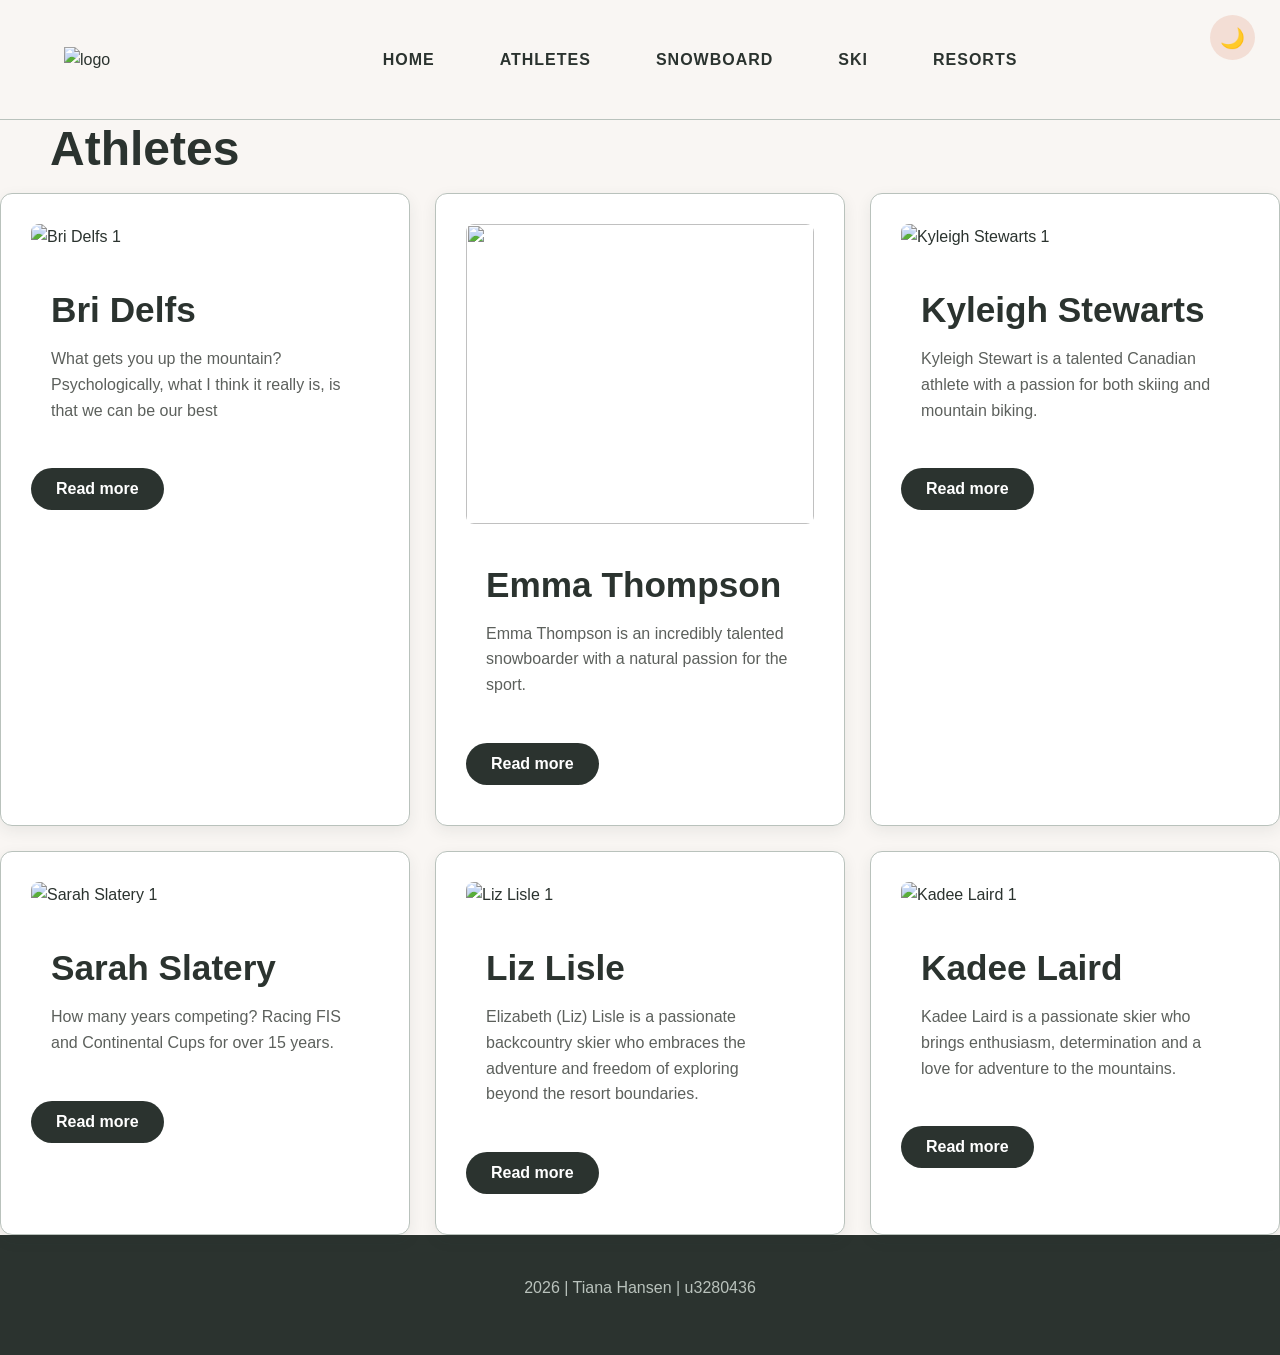
==== athletes.html @ 1b927ed5 "Add files via upload" ====
<!DOCTYPE html>
<html lang="en">
<head>
    <meta charset="UTF-8">
    <meta name="viewport" content="width=device-width, initial-scale=1.0">
    <title>Women in Snow Sports</title>
    <link rel="stylesheet" href="athletes.css">
</head>

<body>
    <header>
        <a href="home.html">
            <img src="Images/Logo.jpg" alt="logo">
        </a>

        <nav>
            <a href="home.html">Home</a>
            <a href="athletes.html">Athletes</a>
            <a href="snowboard.html">Snowboard</a>
            <a href="ski.html">Ski</a>
            <a href="resort.html">Resorts</a>
        </nav>
        
        <div class="theme-toggle">
            <button id="themeButton" aria-label="Toggle day and night mode">
                🌙
            </button>
        </div>
    </header>

    <main>
        <h1>
            Athletes
        </h1>

        <div class="card-grid">
            <div class="card">

                    <img src="Images/Bri_1.jpg" alt="Bri Delfs 1">

                    <div class="card-content">

                    <h2>
                        Bri Delfs
                    </h2>
                        <p class="short-text">What gets you up the mountain? Psychologically, what I think it really is, is that we can be our best</p>
                        <p class="full-info"> 
                            What gets you up the mountain?<br>
                            Psychologically, what I think it really is, is that we can be our best, most lighthearted and 
                            most fun selves when we're snowboarding and when we're out in nature, especially when we're on 
                            a snow-covered mountain. And so I really think it’s wonderful - and wonderfully healthy - to try 
                            to be that best version of yourself but also get to interact with other people's best versions 
                            of themselves. The kindest, the most stoked, the most energetic, motivated and self-challenging.  
                            That's what gets me up the hill. That's what I really enjoy. <br>
                            How did you get into snowboarding?<br>
                            I did an instructor gap year course when I was 18 instead of going to university. Somehow I passed 
                            levels one and two. Honestly, barely, the examiners said, ‘your riding isn't there now, but we think 
                            it'll get there, so we'll give this to you.’ From there, my roommates told me about getting an 
                            instructor job in New Zealand. I was 19 and went, ‘oh yeah, that sounds great. What's a working holiday visa?’<br>
                            When was your first season in New Zealand?<br>
                            That was 2010 at Coronet Peak. I ended up getting hired as a ‘try-out.’ As in, I wasn't offered the job 
                            immediately, I had to try out for it. I remember feeling like a gender-diversity hire back then, and 
                            definitely did not feel like a snowboarder -  but I also remember really trying to push myself to keep up 
                            with the other instructors at clinics and icy early morning laps. I’m so touched that the friends I made 
                            in that first season are still such important people in my life - people I really look up to.<br>
                            And what inspired your interest in riding park?<br>
                            In my first season, they put a box down at the back magic carpet, a big dance floor, and I would go hike 
                            it at lunch breaks. I had no concept of edge control, my stance was way too wide, but I thought, ‘board 
                            slides are my new favourite feeling in the world.’ The next season, I realised all the ‘cool freestyle 
                            girls’ with their tall tees and tight pants worked at Remarks, so that’s where I went. I said to myself, 
                            ‘I'm going to wear knee pads and fall down on so many rails.’<br>
                            Do you remember a defining moment or period when you realised this is what you wanted to do?<br>
                            The short answer is no, haha. I am so grateful for snowboarding, but sometimes I get a bit existential 
                            about it. In those moments I just zoom out, breathe, and reflect on opportunities, experiences, and 
                            friendships, and try to be kind to myself. This sport has rewritten my DNA, there’s no denying that. <br>
                            That being said, for a very brief moment, I fantasised about being a half pipe rider.  I remember 
                            standing at the top of a pipe when I was 19 or 20, after watching a lot of X Games and thought, ‘I think 
                            I can do this. I think I can be a professional halfpipe rider.’ Then I caught my heel edge, hit my head 
                            and thought, ‘I don’t want to do this!’<br>
                            She’ll Be Right Spotlight Series, 2025
                            <img src="Images/Bri_2.png" alt="Bri Delfs 2">
                        </p>
                    </div>
                        <button class="read-more">Read more</button>
        </div>

            <div class="card">

                    <img src="Images/Emma_1.png" alt="">

                    <div class="card-content">
                    <h2>
                        Emma Thompson
                    </h2>
                        <p class="short-text">Emma Thompson is an incredibly talented snowboarder with a natural passion for the sport.</p>
                        <p class="full-info"> 
                            Emma Thompson is an incredibly talented snowboarder with a natural passion for the sport. As 
                            a Nitro ambassador, Emma specialises in park riding, showcasing her creativity, confidence and 
                            impressive skills across the mountain. Known for pushing her limits, progressing her riding and 
                            bringing her own style to every session, she embodies the energy and spirit of snowboarding. 
                            Her dedication, adventurous attitude and love for the sport make her an amazing rider and a f
                            antastic ambassador for the snowboarding community.
                            <img src="Images/Emma_2.png" alt="Emma Thompson 2">
                        </p>
                    </div>
                        <button class="read-more">Read more</button>
        </div>

            <div class="card">

                    <img src="Images/Kyleigh_1.png" alt="Kyleigh Stewarts 1">

                    <div class="card-content">
                    <h2>
                        Kyleigh Stewarts
                    </h2>
                        <p class="short-text">Kyleigh Stewart is a talented Canadian athlete with a passion for both skiing and mountain biking.</p>
                        <p class="full-info"> 
                            Kyleigh Stewart is a talented Canadian athlete with a passion for both skiing and mountain biking. 
                            With a background in the snowsports industry and a love for life on the mountain, she brings the 
                            same confidence, determination and adventurous spirit to everything she does. Known for her mountain 
                            biking, including downhill and freeride, Kyleigh has also developed a love for skiing, embracing 
                            everything the mountain has to offer. Her enthusiasm for action sports and dedication to the outdoors 
                            make her a fantastic representation of women in snowsports.
                            <img src="Images/Kyleigh_2.png" alt="Kyleigh Stewarts 2">
                        </p>
                    </div>
                        <button class="read-more">Read more</button>
        </div>

            <div class="card">

                    <img src="Images/Sarah_1.png" alt="Sarah Slatery 1">

                    <div class="card-content">
                    <h2>
                        Sarah Slatery
                    </h2>
                        <p class="short-text">How many years competing? Racing FIS and Continental Cups for over 15 years.</p>
                        <p class="full-info"> 
                            How many years competing?<br> 
                            Racing FIS and Continental Cups for over 15 years.<br>
                            When did you start training competitively?<br> 
                            15 years old.<br>
                            Favourite race?<br> 
                            2018 Kangaroo Hoppet in Falls Creek. I find the pressure of race days difficult. 
                            I envisioned so many scenarios, and the best one played out! It was the hardest I’ve ever pushed 
                            in a race, I thought I had reached my limit, but in a 42km race, you have time to find more fight.<br>
                            How do you ease comp nerves?<br> 
                            Meditation, visualisation, preparation, and planning the logistics 
                            of the day beforehand. Having family track side also makes a huge difference for me.<br>
                            Favourite part about competing?<br> 
                            The cool down after! I love the camaraderie among the women. After 
                            a race, you can always find someone to go cool down with and debrief. It’s so nice to talk among 
                            people who are training and trying as hard as you are. Racers are also always looking for “flow” – 
                            I’ve only had this happen 5 times, but I’m always chasing it!<br>
                            Go-To hype song?<br>
                            “My Breath” by Adam K – it’s a remix of Destiny’s “Child Lose My Breath” and it’s 
                            four minutes long, which is also good for training intervals!<br>
                            Something we don’t know about your discipline?<br>
                            Getting the wax right for both glide and, in classical, 
                            grip, is hard and even the best techs in the world get it wrong sometimes.<br>
                            Any pre-comp rituals?<br>
                            Look good, smell good, feel good – and wear good knickers! It sounds trivial but 
                            I think any way you can help boost your confidence and comfort when tackling hard things helps.<br>
                            Any goals that you’re comfortable sharing?<br> 
                            I just came back having not achieved a big goal of mine, 
                            so right now I’m having a hard time letting it go and refocusing. I still love training and racing 
                            though and there is this one Aussie race I would love to win one day – watch this space!<br>
                            Shoutouts?<br>
                            Mick, Rolf and Anna from Rhythm Snowsports. They’ve supported me so much over the years 
                            and still do now!<br>
                            - Rhythm Snowsports Magazine, 2026
                            <img src="Images/Sarah_2.png" alt="Sarah Slatery 2">
                        </p>
                    </div>
                        <button class="read-more">Read more</button>
        </div>
                    
            <div class="card">

                <img src="Images/Liz_1.png" alt="Liz Lisle 1">

                <div class="card-content">

                    <h2>
                        Liz Lisle
                    </h2>
                        <p class="short-text"> Elizabeth (Liz) Lisle is a passionate backcountry skier who embraces the adventure and freedom 
                            of exploring beyond the resort boundaries.</p>
                        <p class="full-info"> 
                            Elizabeth (Liz) Lisle is a passionate backcountry skier who embraces the adventure and freedom 
                            of exploring beyond the resort boundaries. Drawn to untouched terrain, fresh powder and the 
                            challenges of the mountains, Liz embodies the adventurous spirit of backcountry skiing. With a 
                            love for the outdoors and a dedication to exploring the mountains, she represents the growing 
                            community of women pushing boundaries and making their mark in snowsports..<br>
                            
                            <img src="Images/Liz_2.png" alt="Liz Lisle 2">
                        </p>
                    </div>
                        <button class="read-more">Read more</button>
            </div>

            <div class="card">

                    <img src="Images/Kadee_1.png" alt="Kadee Laird 1">

                    <div class="card-content">

                    <h2>
                        Kadee Laird
                    </h2>
                        <p class="short-text"> Kadee Laird is a passionate skier who brings enthusiasm, determination and a love for adventure 
                            to the mountains.</p>
                        <p class="full-info"> 
                            Kadee Laird is a passionate skier who brings enthusiasm, determination and a love for adventure 
                            to the mountains. With a dedication to progressing her skiing and embracing new challenges, Kadee 
                            represents the adventurous spirit of women in snowsports. Whether exploring the mountain, chasing 
                            fresh snow or enjoying time on the slopes, her passion for skiing shines through.
                            <img src="Images/Kadee_2.png" alt="Kadee Laird 2">
                        </p>
                    </div>
                        <button class="read-more">Read more</button>
            </div>
        </div>
    </main>

    <script src="toggle.js"></script>
    <script src="athletes.js"></script>
</body>

<footer>
    <p>2026 | Tiana Hansen | u3280436</p>
</footer>



</html>
---- athletes.css ----
/* ---------- COLOUR PALETTE ---------- */

    :root {
        --cream: #F9F6F3;
        --off-white: #FAF9F5;

        --forest-green: #2B332F;
        --dark-green: #36413C;

        --sage: #7B8C84;
        --light-sage: #B9C2BC;

        --dusty-pink: #ECCABB;
        --soft-pink: #F3DED5;

        --grey: #5C605C;
        --light-grey: #E5E3DF;

        --white: #FFFFFF;
    }


/* ---------- GENERAL RESET ---------- */

    * {
        margin: 0;
        padding: 0;
        box-sizing: border-box;
    }

    html {
        scroll-behavior: smooth;
    }

    body {
        font-family: Arial, Helvetica, sans-serif;
        background-color: var(--cream);
        color: var(--forest-green);
        line-height: 1.6;
    }


/* ---------- MAIN ---------- */

    /* ---------- HEADINGS ---------- */

        h1,
        h2,
        h3,
        h4 {
            color: var(--forest-green);
            line-height: 1.2;
            margin-bottom: 15px;
            padding: 0 50px;
        }

        h1 {
            font-size: 3rem;
        }

        h2 {
            font-size: 2.2rem;
        }

        h3 {
            font-size: 1.5rem;
        }


    /* ---------- PARAGRAPHS ---------- */

        p {
            color: var(--grey);
            margin-bottom: 15px;
            padding: 0 50px;
        }


    /* ---------- LINKS ---------- */

        a {
            color: var(--forest-green);
            text-decoration: none;
            transition: 0.3s ease;
        }

        a:hover {
            color: var(--sage);
        }


/* ---------- HEADER ---------- */

    header {
        background-color: var(--cream);
        border-bottom: 1px solid var(--light-sage);

        display: flex;
        align-items: center;

        padding: 10px 5%;
        min-height: 120px;

        position: sticky;
        top: 0;
        z-index: 1000;
    }


    /* ---------- LOGO ---------- */

        header > a {
            display: block;
            flex-shrink: 0;
        }

        header > a img {
            width: 120px;
            height: auto;
            display: block;
        }


    /* ---------- BANNER ---------- */

        .banner {
            width: 100%;
            height: 300px;
            overflow: hidden;
        }

        .banner img {
            width: 100%;
            height: 100%;
            object-fit: cover;
            display: block;
        }


    /* ---------- NAVIGATION ---------- */

        nav {
            flex: 1;

            display: flex;
            justify-content: center;
            align-items: center;

            gap: 45px;
        }

        nav a {
            color: var(--forest-green);
            font-weight: bold;
            text-transform: uppercase;
            letter-spacing: 1px;

            padding: 10px;

            transition: 0.3s ease;
        }

        nav a:hover {
            color: var(--sage);
        }


    /* ---------- DAY / NIGHT TOGGLE ---------- */

        .theme-toggle {
            position: fixed;
            top: 15px;
            right: 25px;
        }

        .theme-toggle button {
            width: 45px;
            height: 45px;

            border: none;
            border-radius: 50%;

            background-color: var(--soft-pink);
            color: var(--forest-green);

            font-size: 20px;

            cursor: pointer;

            transition: 0.3s ease;
        }

        .theme-toggle button:hover {
            background-color: var(--dusty-pink);
            transform: scale(1.1);
        }


/* ---------- NIGHT MODE ---------- */

    body.night-mode {
        --cream: #202522;
        --off-white: #292E2B;

        --forest-green: #E8E5DF;
        --dark-green: #D5D2CC;

        --sage: #9EAEA5;
        --light-sage: #59645F;

        --dusty-pink: #8F6F65;
        --soft-pink: #393331;

        --grey: #C5C5C0;
        --light-grey: #454A47;

        --white: #303532;

        background-color: var(--cream);
        color: var(--forest-green);
    }


/* ---------- HERO SECTION ---------- */

    .hero {
        min-height: 70vh;

        display: flex;
        align-items: center;
        justify-content: center;

        text-align: center;

        padding: 60px 20px;

        background-color: var(--soft-pink);
    }

    .hero h1 {
        font-size: 4rem;
        max-width: 900px;
    }

    .hero p {
        font-size: 1.2rem;
        max-width: 650px;
        margin: 0 auto 30px;
    }


/* ---------- BUTTONS ---------- */

    .btn {
        display: inline-block;

        background-color: var(--forest-green);
        color: var(--white);

        padding: 12px 28px;

        border-radius: 25px;

        font-weight: bold;
        letter-spacing: 0.5px;

        transition: all 0.3s ease;
    }

    .btn:hover {
        background-color: var(--sage);
        color: var(--white);

        transform: translateY(-2px);
    }


/* ---------- SECONDARY ---------- */

    .btn-secondary {
        background-color: var(--dusty-pink);
        color: var(--forest-green);
    }

    .btn-secondary:hover {
        background-color: var(--forest-green);
        color: var(--white);
    }


/* ---------- GENERAL SECTIONS ---------- */

    section {
        padding: 70px 8%;
    }

    .container {
        max-width: 1200px;
        margin: 0 auto;
    }


    /* ---------- SECTION HEADING ---------- */

        .section-title {
            text-align: center;
            margin-bottom: 50px;
        }

        .section-title h2 {
            margin-bottom: 10px;
        }

        .section-title p {
            max-width: 650px;
            margin: auto;
        }


/* ---------- CARDS ---------- */

    .card {
        background-color: var(--white);

        border: 1px solid var(--light-sage);
        border-radius: 12px;

        padding: 30px;

        box-shadow: 0 5px 15px rgba(43, 51, 47, 0.08);

        transition: all 0.3s ease;
        overflow: hidden;
    }

    .card:hover {
        transform: translateY(-5px);

        box-shadow: 0 10px 25px rgba(43, 51, 47, 0.15);
    }

    .card h3 {
        color: var(--forest-green);
    }

    .card p {
        color: var(--grey);
    }

    .card img {
        width: 100%;
        height: 300px;

        object-fit: cover;

        border-radius: 8px;

        margin-bottom: 20px;
    }

    .card-content {
        padding: 20px;
    }


    .card-content h2 {
        padding: 0;

        margin-bottom: 15px;
    }


    .card-content p {
        padding: 0;
    }


    .short-text {
        display: block;
    }


    .full-info {
        display: none;
    }


/* ---------- EXPANDED CARD ---------- */

    .card.expanded {
        position: fixed;

        top: 0;
        left: 0;

        width: 100%;
        height: 100vh;

        z-index: 2000;

        overflow-y: auto;

        border-radius: 0;

        background-color: var(--cream);

        padding: 50px;
    }


    .card.expanded img {
        max-width: 800px;
        height: 400px;

        margin: 0 auto 30px;

        display: block;
    }


    .card.expanded .short-text {
        display: none;
    }


    .card.expanded .full-info {
        display: block;
    }

    /* ---------- FULL INFORMATION IMAGE ---------- */

    .full-info img {
        width: 100%;
        max-width: 700px;
        height: 400px;

        object-fit: cover;

        border-radius: 8px;

        display: block;

        margin: 20px auto;
    }


    /* ---------- READ MORE ---------- */

        .read-more {
            background-color: var(--forest-green);
            color: var(--white);

            border: none;
            border-radius: 25px;

            padding: 12px 25px;

            margin: 10px 0;

            font-size: 1rem;
            font-weight: bold;

            cursor: pointer;
        }


        .read-more:hover {
            background-color: var(--sage);
        }

    /* ---------- CARD GRID ---------- */

    .card-grid {
        display: grid;

        grid-template-columns: repeat(3, 1fr);

        gap: 25px;
    }


    /* ---------- CARD GRID ---------- */

        .card-grid {
            display: grid;

            grid-template-columns: repeat(3, 1fr);

            gap: 25px;
        }


/* ---------- IMAGE SECTIONS ---------- */

    .image-section {
        display: grid;

        grid-template-columns: 1fr 1fr;

        gap: 50px;

        align-items: center;
    }

    .image-section img {
        width: 100%;
        border-radius: 12px;
    }


/* ---------- QUOTE / FEATURE SECTION ---------- */

    .feature {
        background-color: var(--sage);

        color: var(--white);

        text-align: center;

        padding: 70px 20px;
    }

    .feature h2 {
        color: var(--white);
    }

    .feature p {
        color: var(--white);

        max-width: 700px;

        margin: 0 auto;
    }


/* ---------- FORMS ---------- */

    form {
        max-width: 700px;
        margin: auto;
    }

    label {
        display: block;

        margin-bottom: 6px;

        font-weight: bold;

        color: var(--forest-green);
    }

    input,
    textarea,
    select {
        width: 100%;

        padding: 12px 15px;

        margin-bottom: 20px;

        border: 1px solid var(--light-sage);

        border-radius: 6px;

        background-color: var(--white);

        color: var(--forest-green);

        font-family: inherit;

        font-size: 1rem;
    }

    input:focus,
    textarea:focus,
    select:focus {
        outline: none;

        border-color: var(--sage);

        box-shadow: 0 0 0 2px var(--soft-pink);
    }

    textarea {
        min-height: 150px;

        resize: vertical;
    }


/* ---------- FOOTER ---------- */

    footer {
        background-color: var(--forest-green);

        color: var(--white);

        text-align: center;

        padding: 40px 20px;
    }

    footer p {
        color: var(--light-sage);
    }

    footer a {
        color: var(--white);
    }

    footer a:hover {
        color: var(--dusty-pink);
    }


/* ---------- DECORATIVE ELEMENTS ---------- */

    .divider {
        width: 80px;

        height: 3px;

        background-color: var(--dusty-pink);

        margin: 20px auto;
    }

    .highlight {
        color: var(--sage);
    }

    .pink {
        color: var(--dusty-pink);
    }

    .green {
        color: var(--forest-green);
    }


/* ---------- RESPONSIVE DESIGN ---------- */

    /* ---------- TABLETS ---------- */

        @media (max-width: 900px) {

            .card-grid {
                grid-template-columns: repeat(2, 1fr);
            }

            .image-section {
                grid-template-columns: 1fr;
            }

            .hero h1 {
                font-size: 3rem;
            }

        }


    /* ---------- MOBILE ---------- */

        @media (max-width: 600px) {

            header {
                flex-direction: column;
                gap: 10px;
            }

            nav {
                flex-wrap: wrap;
                justify-content: center;
                gap: 10px;
            }

            nav a {
                font-size: 0.85rem;
            }

            .hero {
                min-height: 60vh;
            }

            .hero h1 {
                font-size: 2.3rem;
            }

            .hero p {
                font-size: 1rem;
            }

            section {
                padding: 50px 5%;
            }

            .card-grid {
                grid-template-columns: 1fr;
            }

            h2 {
                font-size: 1.8rem;
            }

        }
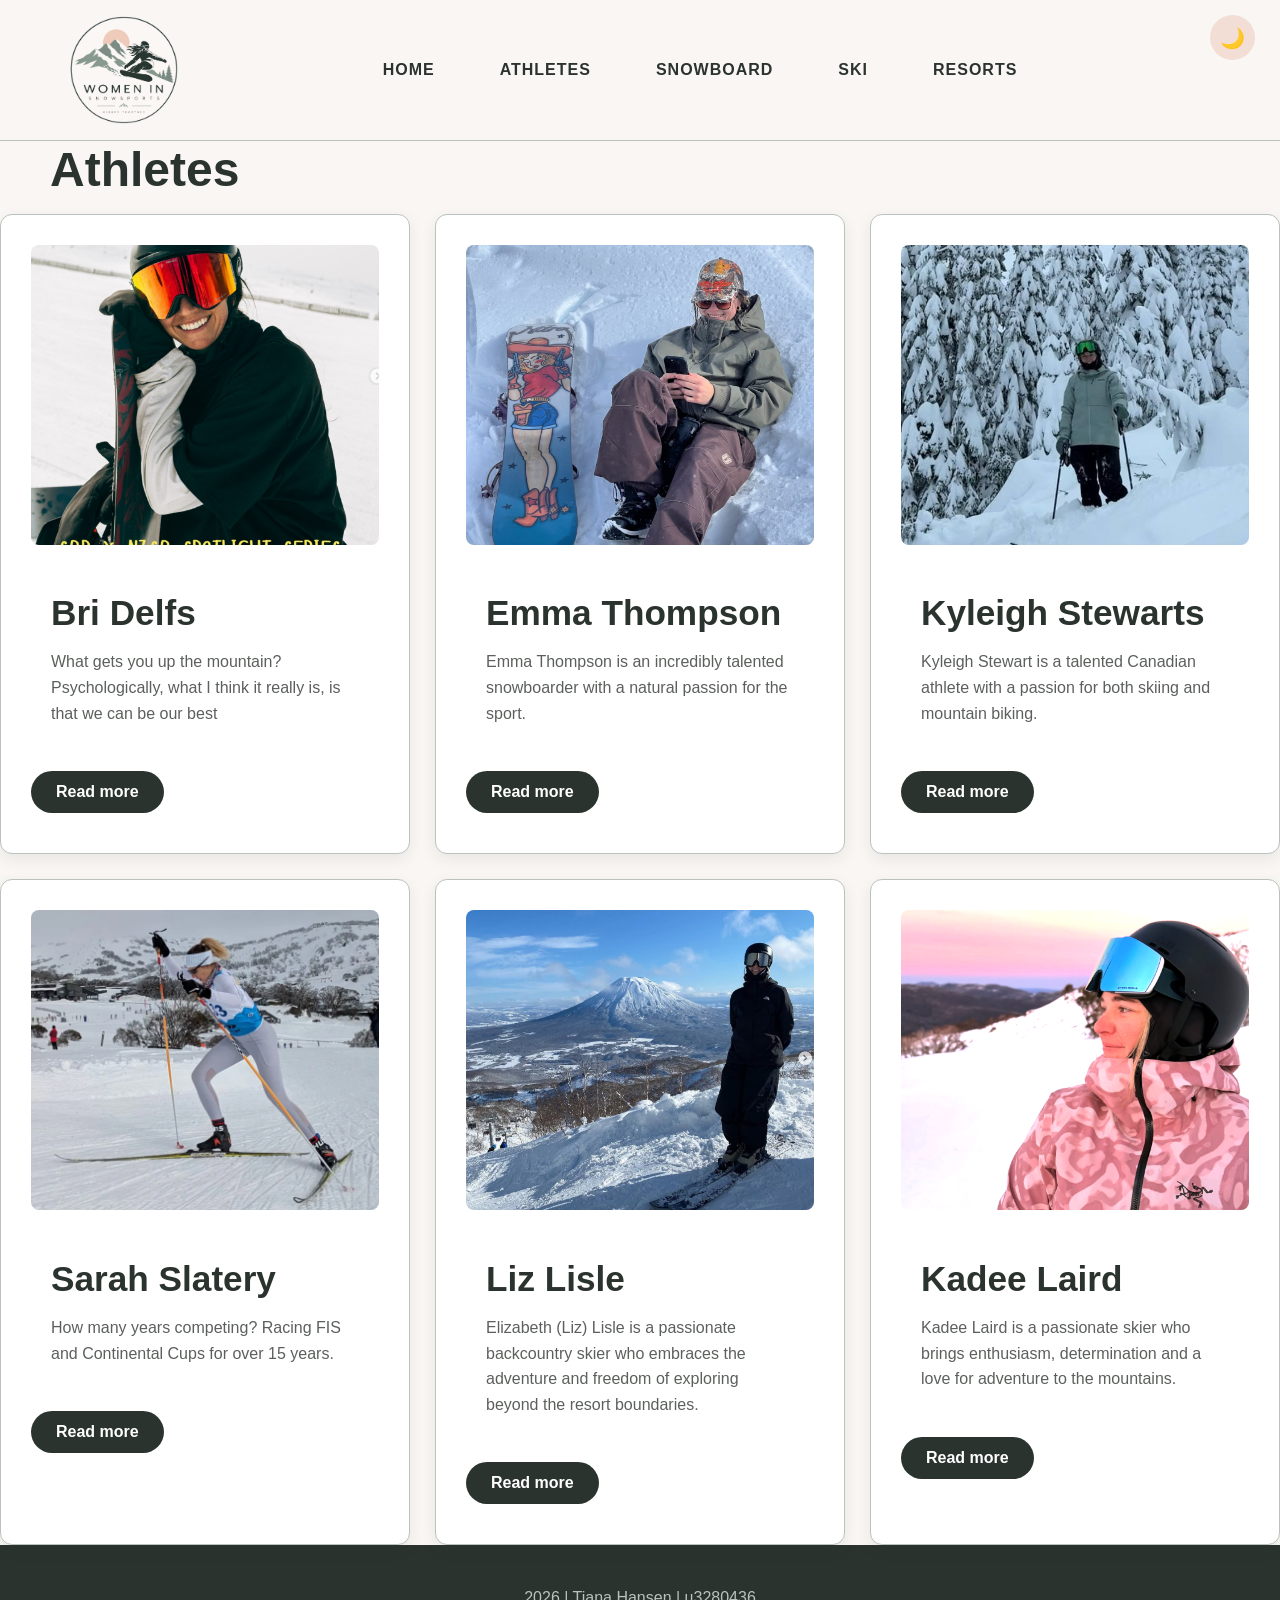
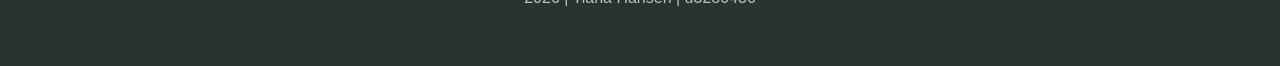
==== commit 43c7a56b: "Update navigation links to point to index.html" ====
--- a/athletes.html
+++ b/athletes.html
@@ -9,12 +9,12 @@
 
 <body>
     <header>
-        <a href="home.html">
+        <a href="index.html">
             <img src="Images/Logo.jpg" alt="logo">
         </a>
 
         <nav>
-            <a href="home.html">Home</a>
+            <a href="index.html">Home</a>
             <a href="athletes.html">Athletes</a>
             <a href="snowboard.html">Snowboard</a>
             <a href="ski.html">Ski</a>
@@ -235,4 +235,4 @@
 
 
 
-</html>+</html>
